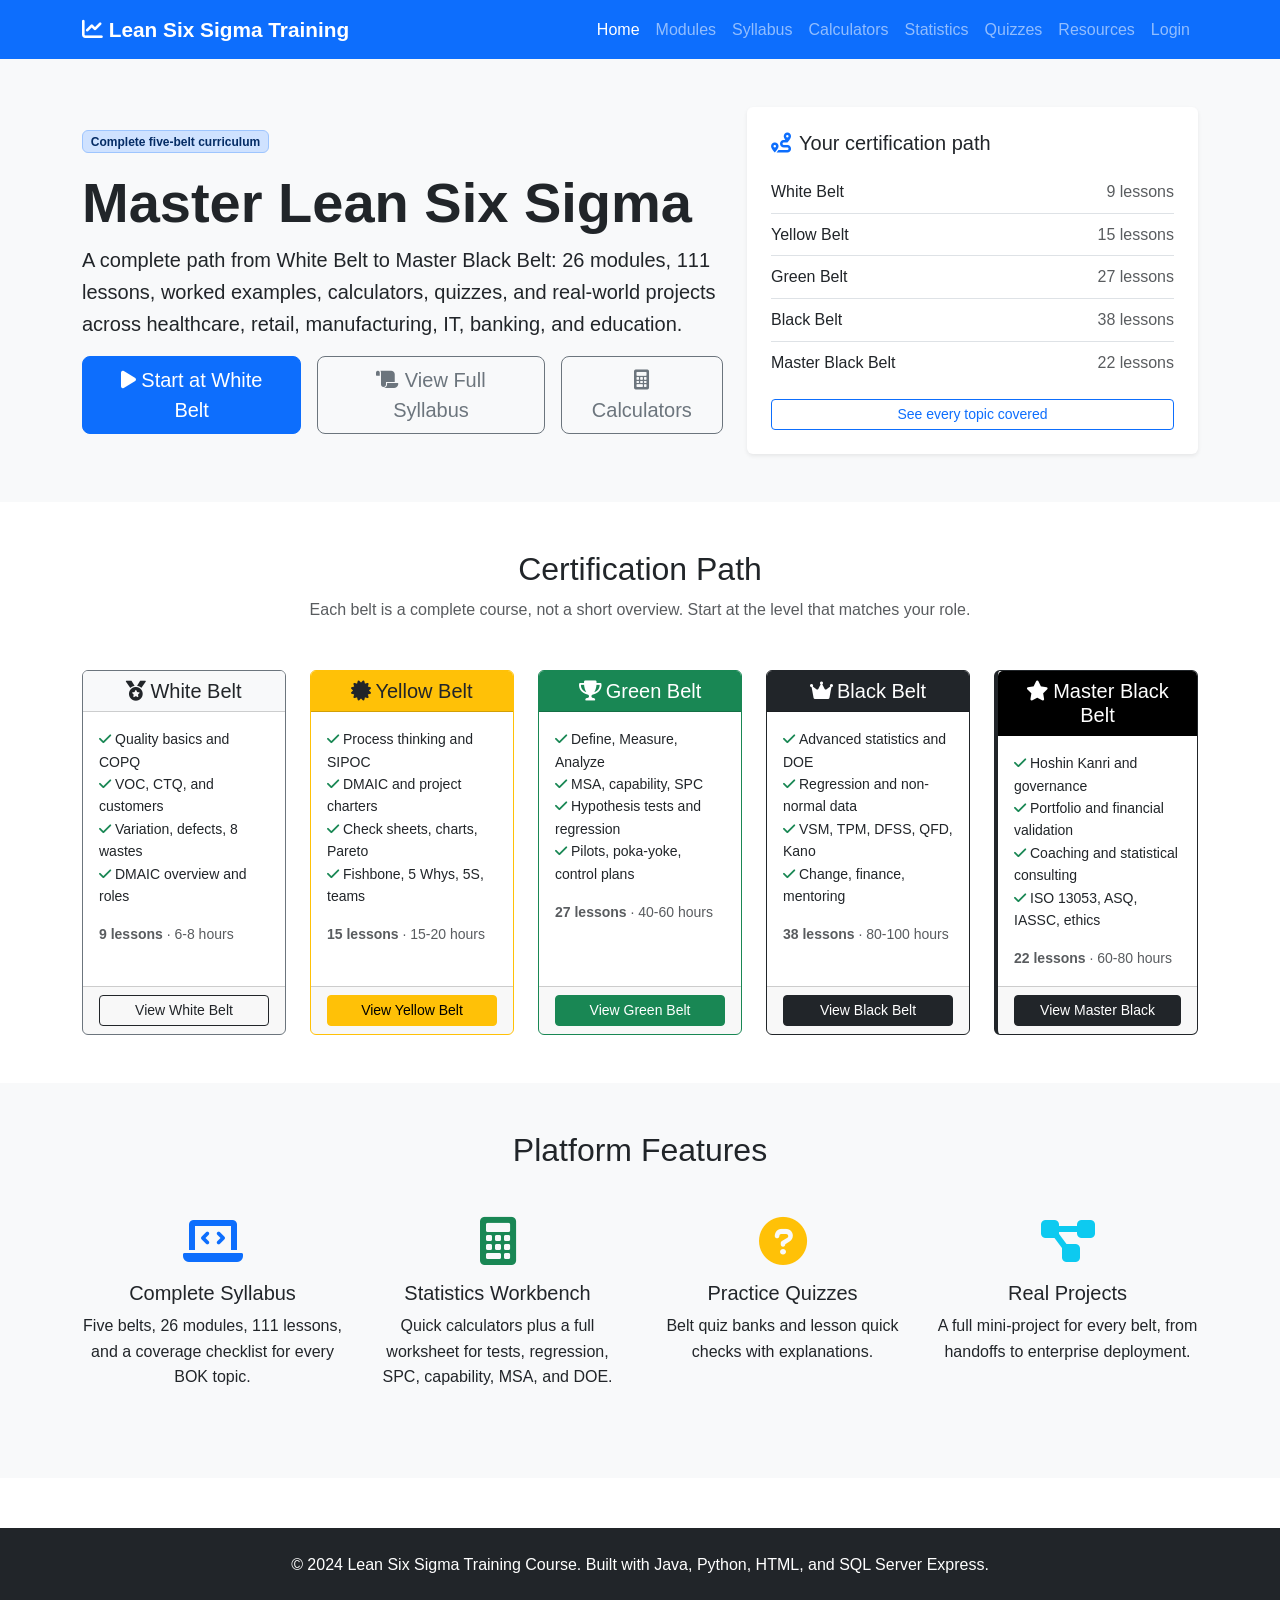
==== html/index.html @ 422dd228 "chore: import existing Lean Six Sigma course" ====
<!DOCTYPE html>
<html lang="en">
<head>
    <meta charset="UTF-8">
    <meta name="viewport" content="width=device-width, initial-scale=1.0">
    <title>Lean Six Sigma Training Course - Home</title>
    <link href="https://cdn.jsdelivr.net/npm/bootstrap@5.3.0/dist/css/bootstrap.min.css" rel="stylesheet">
    <link href="https://cdnjs.cloudflare.com/ajax/libs/font-awesome/6.0.0/css/all.min.css" rel="stylesheet">
    <link href="css/style.css" rel="stylesheet">
</head>
<body>
    <nav class="navbar navbar-expand-lg navbar-dark bg-primary">
        <div class="container">
            <a class="navbar-brand" href="index.html">
                <i class="fas fa-chart-line"></i> Lean Six Sigma Training
            </a>
            <button class="navbar-toggler" type="button" data-bs-toggle="collapse" data-bs-target="#navbarNav">
                <span class="navbar-toggler-icon"></span>
            </button>
            <div class="collapse navbar-collapse" id="navbarNav">
                <ul class="navbar-nav ms-auto">
                    <li class="nav-item"><a class="nav-link active" href="index.html">Home</a></li>
                    <li class="nav-item"><a class="nav-link" href="modules.html">Modules</a></li>
                    <li class="nav-item"><a class="nav-link" href="syllabus.html">Syllabus</a></li>
                    <li class="nav-item"><a class="nav-link" href="calculators.html">Calculators</a></li>
                    <li class="nav-item"><a class="nav-link" href="statistics.html">Statistics</a></li>
                    <li class="nav-item"><a class="nav-link" href="quizzes.html">Quizzes</a></li>
                    <li class="nav-item"><a class="nav-link" href="resources.html">Resources</a></li>
                    <li class="nav-item"><a class="nav-link" href="login.html">Login</a></li>
                </ul>
            </div>
        </div>
    </nav>

    <header class="hero-section py-5 bg-light">
        <div class="container">
            <div class="row align-items-center">
                <div class="col-lg-7">
                    <span class="badge bg-primary-subtle text-primary-emphasis border border-primary-subtle mb-3">Complete five-belt curriculum</span>
                    <h1 class="display-4 fw-bold">Master Lean Six Sigma</h1>
                    <p class="lead">
                        A complete path from White Belt to Master Black Belt: 26 modules, 111 lessons,
                        worked examples, calculators, quizzes, and real-world projects across healthcare,
                        retail, manufacturing, IT, banking, and education.
                    </p>
                    <div class="d-grid gap-2 d-md-flex justify-content-md-start">
                        <a href="modules.html#white" class="btn btn-primary btn-lg px-4 me-md-2">
                            <i class="fas fa-play"></i> Start at White Belt
                        </a>
                        <a href="syllabus.html" class="btn btn-outline-secondary btn-lg px-4 me-md-2">
                            <i class="fas fa-scroll"></i> View Full Syllabus
                        </a>
                        <a href="calculators.html" class="btn btn-outline-secondary btn-lg px-4">
                            <i class="fas fa-calculator"></i> Calculators
                        </a>
                    </div>
                </div>
                <div class="col-lg-5">
                    <div class="card shadow-sm border-0">
                        <div class="card-body p-4">
                            <h5 class="mb-3"><i class="fas fa-route text-primary me-2"></i>Your certification path</h5>
                            <div class="d-flex justify-content-between border-bottom py-2"><span>White Belt</span><span class="text-muted">9 lessons</span></div>
                            <div class="d-flex justify-content-between border-bottom py-2"><span>Yellow Belt</span><span class="text-muted">15 lessons</span></div>
                            <div class="d-flex justify-content-between border-bottom py-2"><span>Green Belt</span><span class="text-muted">27 lessons</span></div>
                            <div class="d-flex justify-content-between border-bottom py-2"><span>Black Belt</span><span class="text-muted">38 lessons</span></div>
                            <div class="d-flex justify-content-between py-2"><span>Master Black Belt</span><span class="text-muted">22 lessons</span></div>
                            <a href="syllabus.html" class="btn btn-sm btn-outline-primary w-100 mt-3">See every topic covered</a>
                        </div>
                    </div>
                </div>
            </div>
        </div>
    </header>

    <section class="py-5">
        <div class="container">
            <h2 class="text-center mb-2">Certification Path</h2>
            <p class="text-center text-muted mb-5">Each belt is a complete course, not a short overview. Start at the level that matches your role.</p>
            <div class="row row-cols-1 row-cols-md-2 row-cols-xl-5 g-4">
                <div class="col">
                    <div class="card h-100 border-secondary">
                        <div class="card-header bg-light text-dark text-center">
                            <h5 class="mb-0"><i class="fas fa-medal me-1"></i>White Belt</h5>
                        </div>
                        <div class="card-body">
                            <ul class="list-unstyled small">
                                <li><i class="fas fa-check text-success me-1"></i>Quality basics and COPQ</li>
                                <li><i class="fas fa-check text-success me-1"></i>VOC, CTQ, and customers</li>
                                <li><i class="fas fa-check text-success me-1"></i>Variation, defects, 8 wastes</li>
                                <li><i class="fas fa-check text-success me-1"></i>DMAIC overview and roles</li>
                            </ul>
                            <p class="text-muted small mb-0"><strong>9 lessons</strong> · 6-8 hours</p>
                        </div>
                        <div class="card-footer text-center">
                            <a href="modules.html#white" class="btn btn-outline-dark btn-sm w-100">View White Belt</a>
                        </div>
                    </div>
                </div>
                <div class="col">
                    <div class="card h-100 border-warning">
                        <div class="card-header bg-warning text-dark text-center">
                            <h5 class="mb-0"><i class="fas fa-certificate me-1"></i>Yellow Belt</h5>
                        </div>
                        <div class="card-body">
                            <ul class="list-unstyled small">
                                <li><i class="fas fa-check text-success me-1"></i>Process thinking and SIPOC</li>
                                <li><i class="fas fa-check text-success me-1"></i>DMAIC and project charters</li>
                                <li><i class="fas fa-check text-success me-1"></i>Check sheets, charts, Pareto</li>
                                <li><i class="fas fa-check text-success me-1"></i>Fishbone, 5 Whys, 5S, teams</li>
                            </ul>
                            <p class="text-muted small mb-0"><strong>15 lessons</strong> · 15-20 hours</p>
                        </div>
                        <div class="card-footer text-center">
                            <a href="modules.html#yellow" class="btn btn-warning btn-sm w-100">View Yellow Belt</a>
                        </div>
                    </div>
                </div>
                <div class="col">
                    <div class="card h-100 border-success">
                        <div class="card-header bg-success text-white text-center">
                            <h5 class="mb-0"><i class="fas fa-trophy me-1"></i>Green Belt</h5>
                        </div>
                        <div class="card-body">
                            <ul class="list-unstyled small">
                                <li><i class="fas fa-check text-success me-1"></i>Define, Measure, Analyze</li>
                                <li><i class="fas fa-check text-success me-1"></i>MSA, capability, SPC</li>
                                <li><i class="fas fa-check text-success me-1"></i>Hypothesis tests and regression</li>
                                <li><i class="fas fa-check text-success me-1"></i>Pilots, poka-yoke, control plans</li>
                            </ul>
                            <p class="text-muted small mb-0"><strong>27 lessons</strong> · 40-60 hours</p>
                        </div>
                        <div class="card-footer text-center">
                            <a href="modules.html#green" class="btn btn-success btn-sm w-100">View Green Belt</a>
                        </div>
                    </div>
                </div>
                <div class="col">
                    <div class="card h-100 border-dark">
                        <div class="card-header bg-dark text-white text-center">
                            <h5 class="mb-0"><i class="fas fa-crown me-1"></i>Black Belt</h5>
                        </div>
                        <div class="card-body">
                            <ul class="list-unstyled small">
                                <li><i class="fas fa-check text-success me-1"></i>Advanced statistics and DOE</li>
                                <li><i class="fas fa-check text-success me-1"></i>Regression and non-normal data</li>
                                <li><i class="fas fa-check text-success me-1"></i>VSM, TPM, DFSS, QFD, Kano</li>
                                <li><i class="fas fa-check text-success me-1"></i>Change, finance, mentoring</li>
                            </ul>
                            <p class="text-muted small mb-0"><strong>38 lessons</strong> · 80-100 hours</p>
                        </div>
                        <div class="card-footer text-center">
                            <a href="modules.html#black" class="btn btn-dark btn-sm w-100">View Black Belt</a>
                        </div>
                    </div>
                </div>
                <div class="col">
                    <div class="card h-100 border-dark master-card">
                        <div class="card-header text-white text-center" style="background:#000;">
                            <h5 class="mb-0"><i class="fas fa-star me-1"></i>Master Black Belt</h5>
                        </div>
                        <div class="card-body">
                            <ul class="list-unstyled small">
                                <li><i class="fas fa-check text-success me-1"></i>Hoshin Kanri and governance</li>
                                <li><i class="fas fa-check text-success me-1"></i>Portfolio and financial validation</li>
                                <li><i class="fas fa-check text-success me-1"></i>Coaching and statistical consulting</li>
                                <li><i class="fas fa-check text-success me-1"></i>ISO 13053, ASQ, IASSC, ethics</li>
                            </ul>
                            <p class="text-muted small mb-0"><strong>22 lessons</strong> · 60-80 hours</p>
                        </div>
                        <div class="card-footer text-center">
                            <a href="modules.html#master-black" class="btn btn-dark btn-sm w-100">View Master Black</a>
                        </div>
                    </div>
                </div>
            </div>
        </div>
    </section>

    <section class="py-5 bg-light">
        <div class="container">
            <h2 class="text-center mb-5">Platform Features</h2>
            <div class="row">
                <div class="col-md-3 mb-4 text-center">
                    <i class="fas fa-laptop-code fa-3x text-primary mb-3"></i>
                    <h5>Complete Syllabus</h5>
                    <p>Five belts, 26 modules, 111 lessons, and a coverage checklist for every BOK topic.</p>
                </div>
                <div class="col-md-3 mb-4 text-center">
                    <i class="fas fa-calculator fa-3x text-success mb-3"></i>
                    <h5>Statistics Workbench</h5>
                    <p>Quick calculators plus a full worksheet for tests, regression, SPC, capability, MSA, and DOE.</p>
                </div>
                <div class="col-md-3 mb-4 text-center">
                    <i class="fas fa-question-circle fa-3x text-warning mb-3"></i>
                    <h5>Practice Quizzes</h5>
                    <p>Belt quiz banks and lesson quick checks with explanations.</p>
                </div>
                <div class="col-md-3 mb-4 text-center">
                    <i class="fas fa-project-diagram fa-3x text-info mb-3"></i>
                    <h5>Real Projects</h5>
                    <p>A full mini-project for every belt, from handoffs to enterprise deployment.</p>
                </div>
            </div>
        </div>
    </section>

    <footer class="bg-dark text-white py-4">
        <div class="container text-center">
            <p class="mb-0">&copy; 2024 Lean Six Sigma Training Course. Built with Java, Python, HTML, and SQL Server Express.</p>
        </div>
    </footer>

    <script src="https://cdn.jsdelivr.net/npm/bootstrap@5.3.0/dist/js/bootstrap.bundle.min.js"></script>
    <script src="js/app.js"></script>
</body>
</html>
---- html/css/style.css ----
/* Lean Six Sigma Training Course - Main Styles */

:root {
    --primary-color: #0d6efd;
    --success-color: #198754;
    --warning-color: #ffc107;
    --info-color: #0dcaf0;
    --danger-color: #dc3545;
    --dark-color: #212529;
    --light-color: #f8f9fa;
}

body {
    font-family: 'Segoe UI', Tahoma, Geneva, Verdana, sans-serif;
    line-height: 1.6;
}

.hero-section {
    padding: 80px 0;
}

.card {
    transition: transform 0.2s ease-in-out, box-shadow 0.2s ease-in-out;
}

.card:hover {
    transform: translateY(-5px);
    box-shadow: 0 4px 15px rgba(0, 0, 0, 0.1);
}

.navbar-brand {
    font-weight: 600;
    font-size: 1.3rem;
}

.module-card {
    border-left: 4px solid var(--primary-color);
}

.module-card.yellow-belt {
    border-left-color: var(--warning-color);
}

.module-card.green-belt {
    border-left-color: var(--success-color);
}

.progress-bar {
    background-color: var(--success-color);
}

.calculator-card {
    border: 2px solid #e9ecef;
    border-radius: 10px;
}

.result-box {
    background-color: var(--light-color);
    border: 1px solid #dee2e6;
    border-radius: 5px;
    padding: 15px;
    margin-top: 15px;
}

.table th {
    background-color: var(--primary-color);
    color: white;
}

.quiz-option {
    padding: 10px 15px;
    margin: 5px 0;
    border: 2px solid #dee2e6;
    border-radius: 5px;
    cursor: pointer;
    transition: all 0.2s;
}

.quiz-option:hover {
    background-color: #e9ecef;
    border-color: var(--primary-color);
}

.quiz-option.selected {
    background-color: #cfe2ff;
    border-color: var(--primary-color);
}

.quiz-option.correct {
    background-color: #d1e7dd;
    border-color: var(--success-color);
}

.quiz-option.incorrect {
    background-color: #f8d7da;
    border-color: var(--danger-color);
}

.section-title {
    border-bottom: 3px solid var(--primary-color);
    padding-bottom: 10px;
    margin-bottom: 30px;
}

.belt-badge {
    display: inline-block;
    padding: 5px 15px;
    border-radius: 20px;
    font-weight: 600;
    font-size: 0.9rem;
}

.belt-badge.white {
    background-color: #ffffff;
    color: #343a40;
    border: 1px solid #ced4da;
}

.belt-badge.yellow {
    background-color: #fff3cd;
    color: #856404;
}

.belt-badge.green {
    background-color: #d1e7dd;
    color: #0f5132;
}

.belt-badge.black {
    background-color: #212529;
    color: #ffffff;
}

.belt-badge.master {
    background-color: #000000;
    color: #f8d26a;
    border: 1px solid #f8d26a;
}

.belt-section {
    scroll-margin-top: 90px;
}

.module-card.white-belt {
    border-left-color: #adb5bd;
}

.module-card.black-belt,
.module-card.master-belt {
    border-left-color: #212529;
}

.lesson-list li {
    margin-bottom: 0.25rem;
}

.lesson-list {
    padding-left: 1.2rem;
}

.master-card {
    border-left: 4px solid #000000;
}

details > summary {
    cursor: pointer;
    list-style: none;
}

details > summary::-webkit-details-marker {
    display: none;
}

details > summary::after {
    content: "+";
    float: right;
    font-weight: 700;
}

details[open] > summary::after {
    content: "−";
}

.table th {
    white-space: nowrap;
}

footer {
    margin-top: 50px;
}

/* Responsive adjustments */
@media (max-width: 768px) {
    .hero-section {
        padding: 40px 0;
    }
    
    .display-4 {
        font-size: 2.5rem;
    }
}
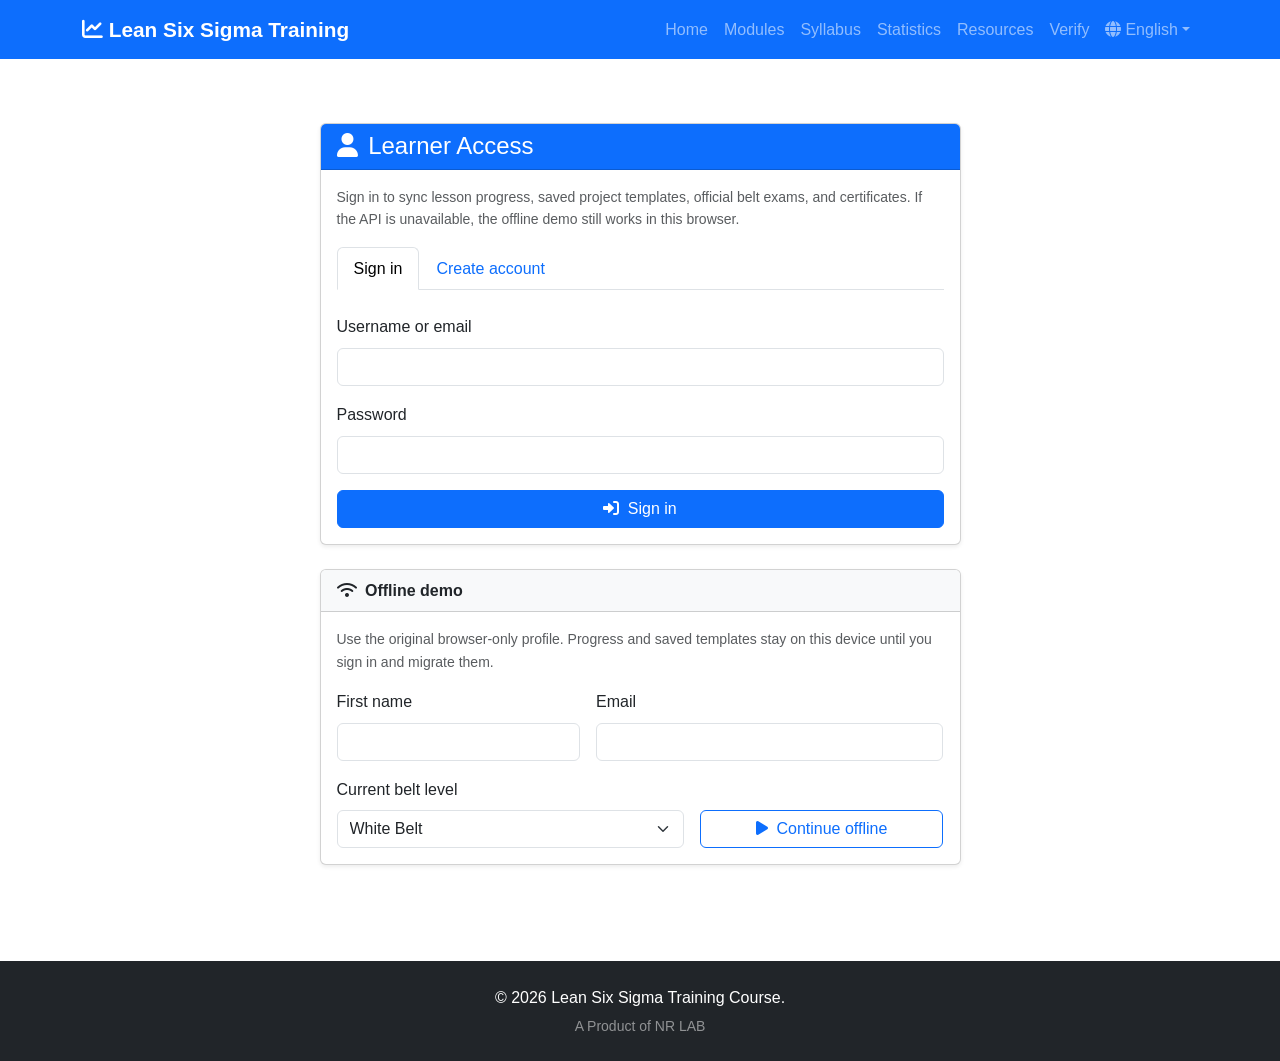
==== commit 8e6361e4: "feat: complete course content, exams, and localization" ====
--- a/html/index.html
+++ b/html/index.html
@@ -7,8 +7,18 @@
     <link href="https://cdn.jsdelivr.net/npm/bootstrap@5.3.0/dist/css/bootstrap.min.css" rel="stylesheet">
     <link href="https://cdnjs.cloudflare.com/ajax/libs/font-awesome/6.0.0/css/all.min.css" rel="stylesheet">
     <link href="css/style.css" rel="stylesheet">
+    <script src="js/i18n.js"></script>
+    <script>
+        (function () {
+            try {
+                if (!localStorage.getItem("lss_user")) window.location.replace("login.html");
+            } catch (error) {
+                /* storage may be unavailable */
+            }
+        }());
+    </script>
 </head>
-<body>
+<body data-require-login="true">
     <nav class="navbar navbar-expand-lg navbar-dark bg-primary">
         <div class="container">
             <a class="navbar-brand" href="index.html">
@@ -36,21 +46,21 @@
         <div class="container">
             <div class="row align-items-center">
                 <div class="col-lg-7">
-                    <span class="badge bg-primary-subtle text-primary-emphasis border border-primary-subtle mb-3">Complete five-belt curriculum</span>
-                    <h1 class="display-4 fw-bold">Master Lean Six Sigma</h1>
-                    <p class="lead">
-                        A complete path from White Belt to Master Black Belt: 26 modules, 111 lessons,
+                    <span class="badge bg-primary-subtle text-primary-emphasis border border-primary-subtle mb-3" data-i18n="index.badge">Complete five-belt curriculum</span>
+                    <h1 class="display-4 fw-bold" data-i18n="index.title">Master Lean Six Sigma</h1>
+                    <p class="lead" data-i18n="index.lead">
+                        A complete path from White Belt to Master Black Belt: 26 modules, 112 lessons,
                         worked examples, calculators, quizzes, and real-world projects across healthcare,
                         retail, manufacturing, IT, banking, and education.
                     </p>
                     <div class="d-grid gap-2 d-md-flex justify-content-md-start">
-                        <a href="modules.html#white" class="btn btn-primary btn-lg px-4 me-md-2">
+                        <a href="modules.html#white" class="btn btn-primary btn-lg px-4 me-md-2" data-i18n="index.startWhite">
                             <i class="fas fa-play"></i> Start at White Belt
                         </a>
-                        <a href="syllabus.html" class="btn btn-outline-secondary btn-lg px-4 me-md-2">
+                        <a href="syllabus.html" class="btn btn-outline-secondary btn-lg px-4 me-md-2" data-i18n="index.viewSyllabus">
                             <i class="fas fa-scroll"></i> View Full Syllabus
                         </a>
-                        <a href="calculators.html" class="btn btn-outline-secondary btn-lg px-4">
+                        <a href="calculators.html" class="btn btn-outline-secondary btn-lg px-4" data-i18n="index.calculators">
                             <i class="fas fa-calculator"></i> Calculators
                         </a>
                     </div>
@@ -58,13 +68,13 @@
                 <div class="col-lg-5">
                     <div class="card shadow-sm border-0">
                         <div class="card-body p-4">
-                            <h5 class="mb-3"><i class="fas fa-route text-primary me-2"></i>Your certification path</h5>
+                            <h5 class="mb-3" data-i18n="index.pathTitle"><i class="fas fa-route text-primary me-2"></i>Your certification path</h5>
                             <div class="d-flex justify-content-between border-bottom py-2"><span>White Belt</span><span class="text-muted">9 lessons</span></div>
-                            <div class="d-flex justify-content-between border-bottom py-2"><span>Yellow Belt</span><span class="text-muted">15 lessons</span></div>
+                            <div class="d-flex justify-content-between border-bottom py-2"><span>Yellow Belt</span><span class="text-muted">16 lessons</span></div>
                             <div class="d-flex justify-content-between border-bottom py-2"><span>Green Belt</span><span class="text-muted">27 lessons</span></div>
                             <div class="d-flex justify-content-between border-bottom py-2"><span>Black Belt</span><span class="text-muted">38 lessons</span></div>
                             <div class="d-flex justify-content-between py-2"><span>Master Black Belt</span><span class="text-muted">22 lessons</span></div>
-                            <a href="syllabus.html" class="btn btn-sm btn-outline-primary w-100 mt-3">See every topic covered</a>
+                            <a href="syllabus.html" class="btn btn-sm btn-outline-primary w-100 mt-3" data-i18n="index.pathLink">See every topic covered</a>
                         </div>
                     </div>
                 </div>
@@ -74,8 +84,8 @@
 
     <section class="py-5">
         <div class="container">
-            <h2 class="text-center mb-2">Certification Path</h2>
-            <p class="text-center text-muted mb-5">Each belt is a complete course, not a short overview. Start at the level that matches your role.</p>
+            <h2 class="text-center mb-2" data-i18n="index.certPath">Certification Path</h2>
+            <p class="text-center text-muted mb-5" data-i18n="index.certPathLead">Each belt is a complete course, not a short overview. Start at the level that matches your role.</p>
             <div class="row row-cols-1 row-cols-md-2 row-cols-xl-5 g-4">
                 <div class="col">
                     <div class="card h-100 border-secondary">
@@ -108,7 +118,7 @@
                                 <li><i class="fas fa-check text-success me-1"></i>Check sheets, charts, Pareto</li>
                                 <li><i class="fas fa-check text-success me-1"></i>Fishbone, 5 Whys, 5S, teams</li>
                             </ul>
-                            <p class="text-muted small mb-0"><strong>15 lessons</strong> · 15-20 hours</p>
+                            <p class="text-muted small mb-0"><strong>16 lessons</strong> · 15-20 hours</p>
                         </div>
                         <div class="card-footer text-center">
                             <a href="modules.html#yellow" class="btn btn-warning btn-sm w-100">View Yellow Belt</a>
@@ -178,27 +188,27 @@
 
     <section class="py-5 bg-light">
         <div class="container">
-            <h2 class="text-center mb-5">Platform Features</h2>
+            <h2 class="text-center mb-5" data-i18n="index.featuresTitle">Platform Features</h2>
             <div class="row">
                 <div class="col-md-3 mb-4 text-center">
                     <i class="fas fa-laptop-code fa-3x text-primary mb-3"></i>
-                    <h5>Complete Syllabus</h5>
-                    <p>Five belts, 26 modules, 111 lessons, and a coverage checklist for every BOK topic.</p>
+                    <h5 data-i18n="index.feature1Title">Complete Syllabus</h5>
+                    <p data-i18n="index.feature1Text">Five belts, 26 modules, 112 lessons, and a coverage checklist for every BOK topic.</p>
                 </div>
                 <div class="col-md-3 mb-4 text-center">
                     <i class="fas fa-calculator fa-3x text-success mb-3"></i>
-                    <h5>Statistics Workbench</h5>
-                    <p>Quick calculators plus a full worksheet for tests, regression, SPC, capability, MSA, and DOE.</p>
+                    <h5 data-i18n="index.feature2Title">Statistics Workbench</h5>
+                    <p data-i18n="index.feature2Text">Quick calculators plus a full worksheet for tests, regression, SPC, capability, MSA, and DOE.</p>
                 </div>
                 <div class="col-md-3 mb-4 text-center">
                     <i class="fas fa-question-circle fa-3x text-warning mb-3"></i>
-                    <h5>Practice Quizzes</h5>
-                    <p>Belt quiz banks and lesson quick checks with explanations.</p>
+                    <h5 data-i18n="index.feature3Title">Practice Quizzes</h5>
+                    <p data-i18n="index.feature3Text">Belt quiz banks and lesson quick checks with explanations.</p>
                 </div>
                 <div class="col-md-3 mb-4 text-center">
                     <i class="fas fa-project-diagram fa-3x text-info mb-3"></i>
-                    <h5>Real Projects</h5>
-                    <p>A full mini-project for every belt, from handoffs to enterprise deployment.</p>
+                    <h5 data-i18n="index.feature4Title">Real Projects</h5>
+                    <p data-i18n="index.feature4Text">A full mini-project for every belt, from handoffs to enterprise deployment.</p>
                 </div>
             </div>
         </div>
@@ -206,11 +216,12 @@
 
     <footer class="bg-dark text-white py-4">
         <div class="container text-center">
-            <p class="mb-0">&copy; 2024 Lean Six Sigma Training Course. Built with Java, Python, HTML, and SQL Server Express.</p>
+            <p class="mb-0">&copy; 2026 Lean Six Sigma Training Course. Built with Java, Python, HTML, and SQL Server Express.</p>
         </div>
     </footer>
 
     <script src="https://cdn.jsdelivr.net/npm/bootstrap@5.3.0/dist/js/bootstrap.bundle.min.js"></script>
+    <script src="js/api-client.js"></script>
     <script src="js/app.js"></script>
 </body>
 </html>
